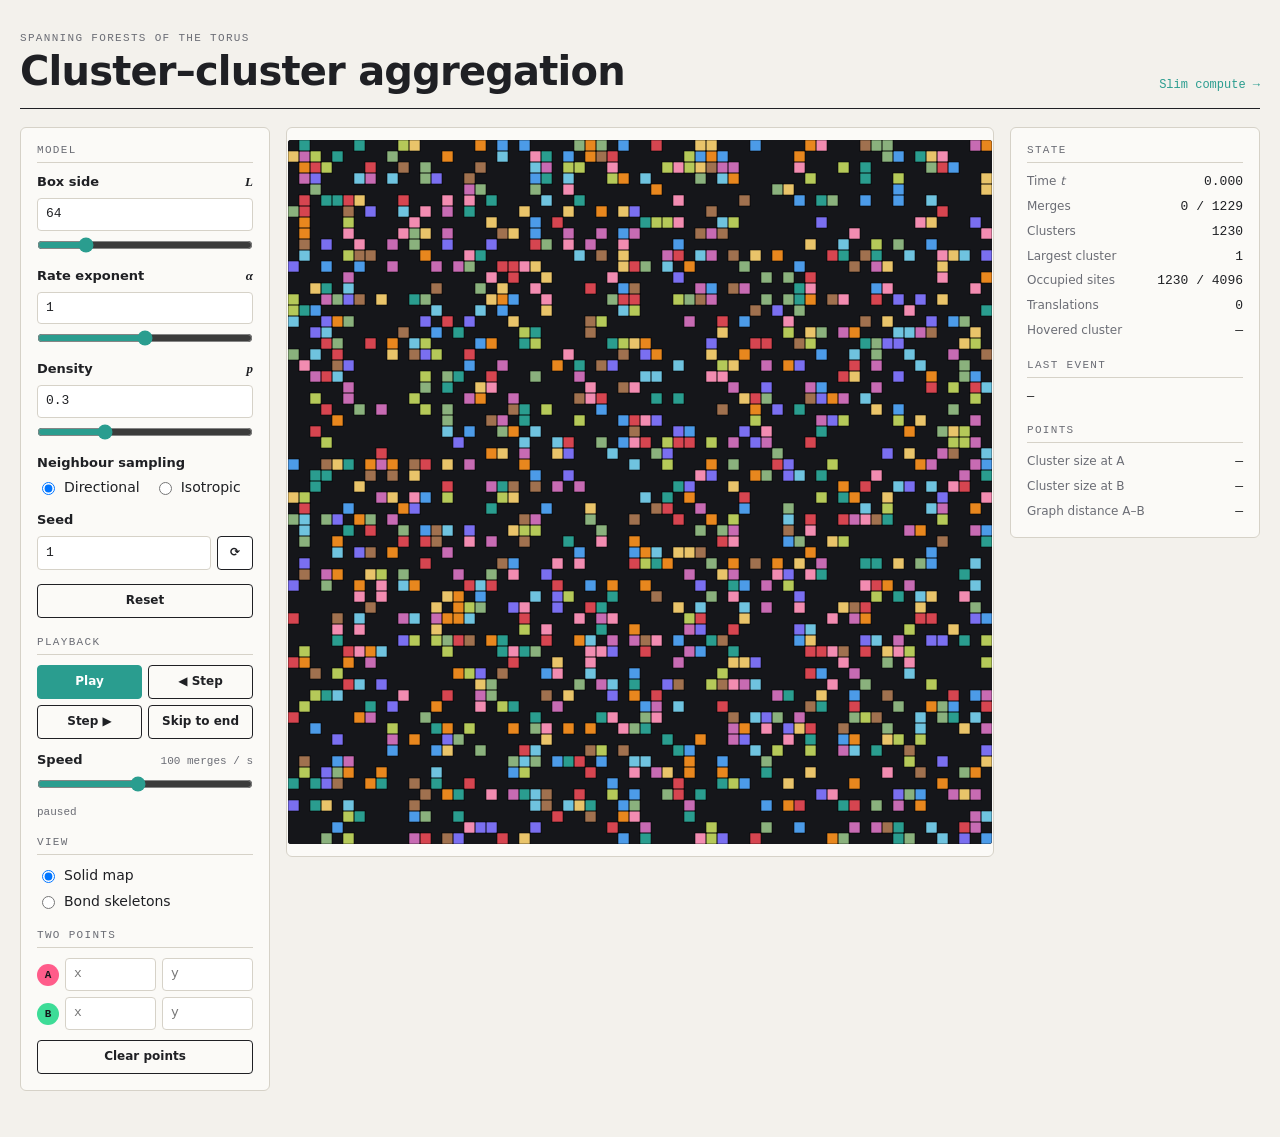
==== index.html @ f383b714 "Cluster–cluster aggregation simulation Interactive visualisation (index.html) and slim multi-shot Mo" ====
<!doctype html>
<html lang="en">
<head>
  <meta charset="UTF-8" />
  <meta name="viewport" content="width=device-width, initial-scale=1.0" />
  <title>Cluster–cluster aggregation</title>
  <meta name="description" content="Interactive simulation of cluster–cluster aggregation on the periodic square lattice." />
  <link rel="stylesheet" href="styles.css" />
</head>
<body>
  <main class="app">
    <header class="masthead">
      <div>
        <p class="eyebrow">Spanning forests of the torus</p>
        <h1>Cluster–cluster aggregation</h1>
      </div>
      <nav class="masthead-links">
        <a href="compute.html">Slim compute →</a>
      </nav>
    </header>

    <div class="layout">
      <aside class="panel controls">
        <h2>Model</h2>

        <label class="control">
          <span class="control-label">Box side <em>L</em></span>
          <input id="L" type="number" min="4" max="300" step="1" value="64" />
          <input id="L-range" type="range" min="4" max="300" step="1" value="64" />
        </label>

        <label class="control">
          <span class="control-label">Rate exponent <em>α</em></span>
          <input id="alpha" type="number" min="-3" max="5" step="0.1" value="1" />
          <input id="alpha-range" type="range" min="-3" max="5" step="0.1" value="1" />
        </label>

        <label class="control">
          <span class="control-label">Density <em>p</em></span>
          <input id="density" type="number" min="0" max="1" step="0.01" value="0.3" />
          <input id="density-range" type="range" min="0" max="1" step="0.01" value="0.3" />
        </label>

        <fieldset class="control choice">
          <legend class="control-label">Neighbour sampling</legend>
          <label><input type="radio" name="sampling" value="directional" checked /> Directional</label>
          <label><input type="radio" name="sampling" value="isotropic" /> Isotropic</label>
        </fieldset>

        <label class="control">
          <span class="control-label">Seed</span>
          <span class="inline">
            <input id="seed" type="text" value="1" />
            <button id="random-seed" type="button" class="small" title="Random seed">⟳</button>
          </span>
        </label>

        <button id="reset" type="button" class="secondary">Reset</button>

        <h2>Playback</h2>
        <div class="button-row">
          <button id="play" type="button" class="primary">Play</button>
          <button id="back" type="button" class="secondary" title="One event back (←)">◀ Step</button>
          <button id="step" type="button" class="secondary" title="One event forward (→)">Step ▶</button>
          <button id="skip" type="button" class="secondary">Skip to end</button>
        </div>
        <label class="control">
          <span class="control-label">Speed <span id="speed-value" class="value"></span></span>
          <input id="speed" type="range" min="0" max="4.3" step="0.01" value="2" />
        </label>
        <p class="status" id="status">paused</p>

        <h2>View</h2>
        <fieldset class="control choice">
          <label><input type="radio" name="view" value="solid" checked /> Solid map</label>
          <label><input type="radio" name="view" value="skeleton" /> Bond skeletons</label>
        </fieldset>

        <h2>Two points</h2>
        <div class="points">
          <span class="point-tag a">A</span>
          <input id="ax" type="number" min="0" step="1" placeholder="x" />
          <input id="ay" type="number" min="0" step="1" placeholder="y" />
          <span class="point-tag b">B</span>
          <input id="bx" type="number" min="0" step="1" placeholder="x" />
          <input id="by" type="number" min="0" step="1" placeholder="y" />
        </div>
        <button id="clear-points" type="button" class="secondary">Clear points</button>
      </aside>

      <section class="panel stage">
        <canvas id="lattice" aria-label="Aggregation lattice"></canvas>
      </section>

      <aside class="panel readouts">
        <h2>State</h2>
        <dl>
          <dt>Time <em>t</em></dt><dd id="read-time">0</dd>
          <dt>Merges</dt><dd id="read-merges">0</dd>
          <dt>Clusters</dt><dd id="read-clusters">0</dd>
          <dt>Largest cluster</dt><dd id="read-largest">1</dd>
          <dt>Occupied sites</dt><dd id="read-occupied">—</dd>
          <dt>Translations</dt><dd id="read-moves">—</dd>
          <dt>Hovered cluster</dt><dd id="read-hover">—</dd>
        </dl>
        <h2>Last event</h2>
        <p class="last-event" id="read-last">—</p>
        <h2>Points</h2>
        <dl>
          <dt>Cluster size at A</dt><dd id="read-size-a">—</dd>
          <dt>Cluster size at B</dt><dd id="read-size-b">—</dd>
          <dt>Graph distance A–B</dt><dd id="read-distance">—</dd>
        </dl>
      </aside>
    </div>
  </main>
  <script type="module" src="src/app.js"></script>
</body>
</html>
---- styles.css ----
:root {
  --ink: #1f2024;
  --muted: #6b6d75;
  --paper: #f3f1ec;
  --panel: #fbfaf7;
  --line: #d6d2c8;
  --accent: #2a9d8f;
  --accent-ink: #ffffff;
  --mono: ui-monospace, "SF Mono", Menlo, Consolas, monospace;
  --sans: system-ui, -apple-system, "Segoe UI", Helvetica, Arial, sans-serif;
}

* { box-sizing: border-box; }
html, body { margin: 0; min-height: 100%; }
body { background: var(--paper); color: var(--ink); font: 14px/1.45 var(--sans); }
button, input, select { font: inherit; color: inherit; }
a { color: var(--accent); text-decoration: none; }
a:hover { text-decoration: underline; }

.app { width: min(1480px, calc(100% - 40px)); margin: 0 auto; padding: 32px 0 40px; }
.masthead { display: flex; justify-content: space-between; align-items: flex-end; border-bottom: 1px solid var(--ink); padding-bottom: 16px; margin-bottom: 18px; }
.eyebrow { margin: 0 0 6px; font: 500 11px var(--mono); letter-spacing: 0.12em; text-transform: uppercase; color: var(--muted); }
h1 { margin: 0; font-size: clamp(26px, 3.4vw, 40px); font-weight: 600; letter-spacing: -0.02em; line-height: 1.05; }
.masthead-links { font: 500 12px var(--mono); }

.layout { display: grid; grid-template-columns: 250px minmax(320px, 1fr) 250px; gap: 16px; align-items: start; }
.panel { background: var(--panel); border: 1px solid var(--line); border-radius: 6px; padding: 16px; }
.stage { padding: 12px; display: flex; justify-content: center; align-items: center; min-width: 0; }
canvas { display: block; background: #15161a; border-radius: 3px; cursor: crosshair; image-rendering: pixelated; }

h2 { margin: 18px 0 10px; font: 500 11px var(--mono); letter-spacing: 0.12em; text-transform: uppercase; color: var(--muted); border-bottom: 1px solid var(--line); padding-bottom: 6px; }
.panel h2:first-child { margin-top: 0; }

.control { display: grid; gap: 6px; margin: 0 0 14px; border: 0; padding: 0; }
.control-label { display: flex; justify-content: space-between; align-items: baseline; gap: 8px; font-weight: 600; font-size: 13px; }
.control-label em { font-style: italic; font-family: Georgia, "Times New Roman", serif; }
.control-label small { font-weight: 400; color: var(--muted); font-size: 11px; }
.control input[type="number"], .control input[type="text"] { width: 100%; padding: 6px 8px; border: 1px solid var(--line); border-radius: 4px; background: #fff; font-family: var(--mono); font-size: 13px; }
.control input:focus { outline: 2px solid color-mix(in srgb, var(--accent) 40%, transparent); border-color: var(--accent); }
input[type="range"] { width: 100%; margin: 0; accent-color: var(--accent); }
.inline { display: flex; gap: 6px; }
.inline input { flex: 1; min-width: 0; }
.choice { display: flex; flex-wrap: wrap; gap: 6px 14px; }
.choice legend { padding: 0; margin-bottom: 4px; }
.choice label { display: flex; align-items: center; gap: 6px; }
.value { font: 500 11px var(--mono); color: var(--muted); font-weight: 400; }

button { height: 34px; padding: 0 12px; border: 1px solid var(--ink); border-radius: 4px; background: #fff; cursor: pointer; font-weight: 600; font-size: 12px; }
button:hover { background: #ecebe6; }
button.primary { background: var(--accent); border-color: var(--accent); color: var(--accent-ink); }
button.primary:hover { filter: brightness(0.94); }
button.secondary { background: transparent; }
button.small { width: 36px; padding: 0; }
button:disabled { opacity: 0.5; cursor: default; }
.button-row { display: grid; grid-template-columns: 1fr 1fr; gap: 6px; margin-bottom: 12px; }
.button-row button { padding: 0 6px; white-space: nowrap; }
.last-event { margin: 0; font: 12px var(--mono); line-height: 1.5; }
#reset, #clear-points { width: 100%; }

.status { margin: 4px 0 0; font: 500 11px var(--mono); color: var(--muted); }
.hint { margin: 0 0 10px; font-size: 12px; color: var(--muted); }
.points { display: grid; grid-template-columns: auto 1fr 1fr; gap: 6px; align-items: center; margin-bottom: 10px; }
.points input { width: 100%; min-width: 0; padding: 6px 8px; border: 1px solid var(--line); border-radius: 4px; background: #fff; font-family: var(--mono); font-size: 13px; }
.point-tag { display: inline-flex; width: 22px; height: 22px; align-items: center; justify-content: center; border-radius: 50%; font: 700 11px var(--mono); color: #15161a; }
.point-tag.a { background: #ff5c8a; }
.point-tag.b { background: #3ddc97; }

dl { display: grid; grid-template-columns: 1fr auto; gap: 6px 10px; margin: 0; }
dt { color: var(--muted); font-size: 12px; }
dd { margin: 0; font-family: var(--mono); font-size: 13px; text-align: right; }
.note { font-size: 12px; color: var(--muted); margin: 0 0 10px; }
.note:last-child { margin-bottom: 0; }
.choice label:has(input:disabled) { opacity: 0.45; }
.control input:disabled { opacity: 0.5; }
[hidden] { display: none !important; }
.note em { font-family: Georgia, "Times New Roman", serif; }

@media (max-width: 980px) {
  .layout { grid-template-columns: 1fr; }
}

/* --- compute page --- */
.compute { width: min(1100px, calc(100% - 40px)); }
.compute .form { display: grid; grid-template-columns: repeat(auto-fill, minmax(150px, 1fr)); gap: 10px 14px; align-items: end; }
.compute .form .control { margin: 0; }
.compute .form .wide { grid-column: 1 / -1; display: flex; gap: 8px; align-items: center; flex-wrap: wrap; margin-top: 6px; }
.compute .note { margin-top: 14px; }
progress { flex: 1; min-width: 120px; height: 8px; accent-color: var(--accent); }
.results { margin-top: 16px; }
.results .toolbar { display: flex; gap: 16px; align-items: center; flex-wrap: wrap; margin: 10px 0; font-size: 13px; }
.results .toolbar label { display: inline-flex; align-items: center; gap: 6px; }
.results .toolbar em { font-family: Georgia, "Times New Roman", serif; }
.results select { padding: 5px 8px; border: 1px solid var(--line); border-radius: 4px; background: #fff; }
.fit-range input { width: 76px; padding: 4px 6px; border: 1px solid var(--line); border-radius: 4px; background: #fff; font-family: var(--mono); font-size: 12px; }
.plot { width: 100%; height: 300px; display: block; background: #fff; border: 1px solid var(--line); border-radius: 4px; cursor: default; image-rendering: auto; }
#histogram { height: 240px; }
.summary { font: 500 12px var(--mono); color: var(--muted); margin: 0 0 8px; }
.chart-heading { margin-top: 26px; }
.stats { display: flex; flex-wrap: wrap; gap: 6px 22px; margin: 0 0 8px; min-height: 0; }
.stats:empty { display: none; }
.stat { display: inline-flex; align-items: baseline; gap: 7px; }
.stat-label { font-size: 12px; color: var(--muted); }
.stat-value { font: 500 14px var(--mono); color: var(--ink); }
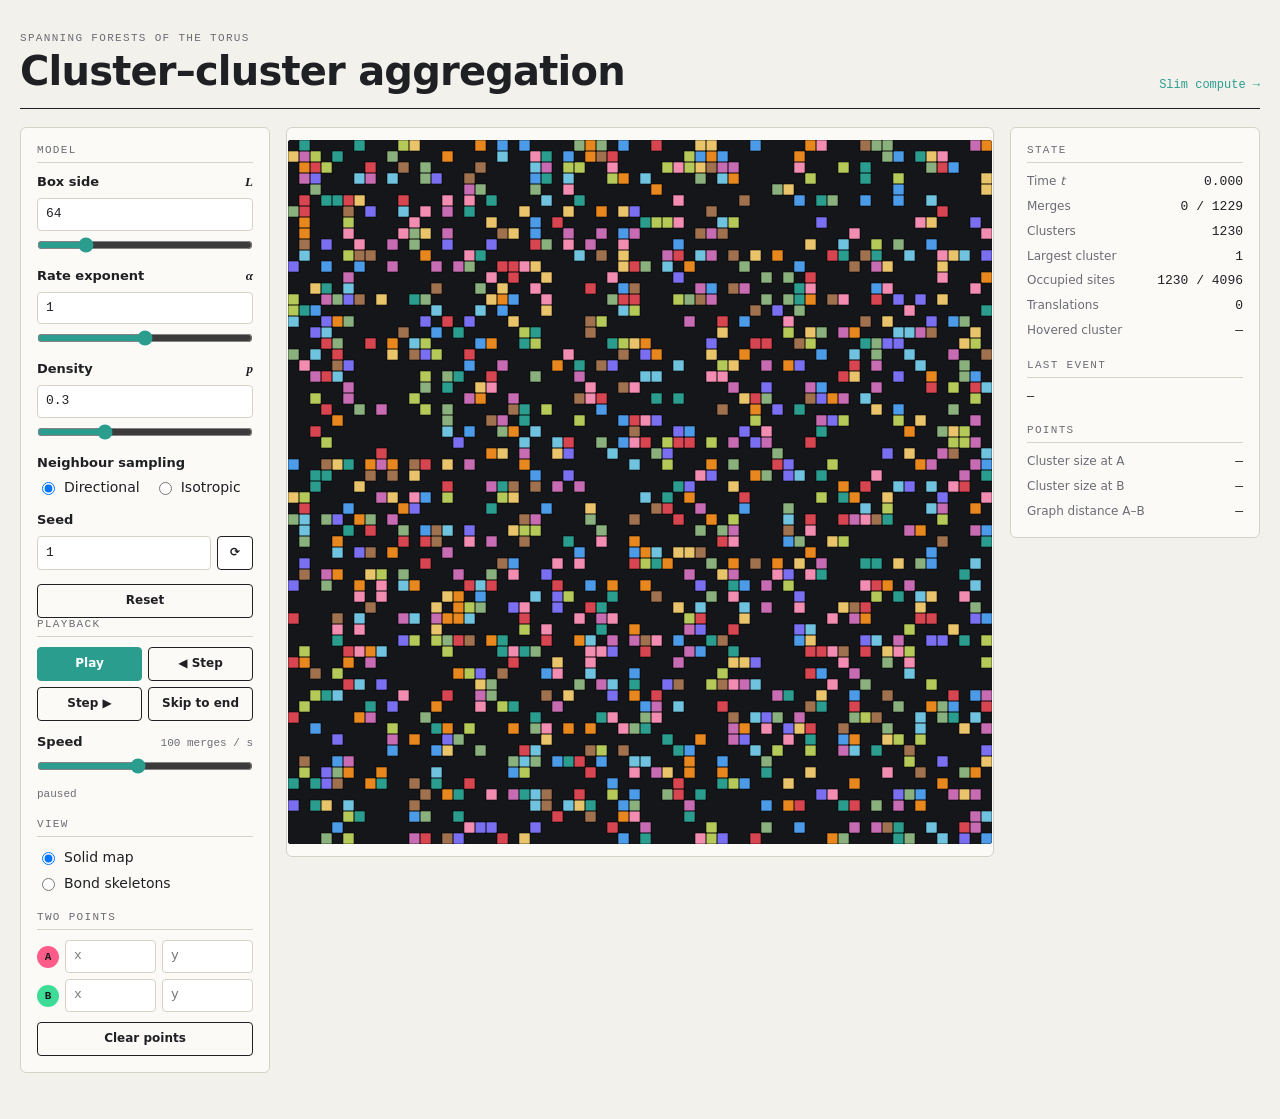
==== commit f8f79eab: "Embedded layout: model, playback and state panels in three equal columns Co-authored-by: jacq <norep" ====
--- a/index.html
+++ b/index.html
@@ -6,6 +6,7 @@
   <title>Cluster–cluster aggregation</title>
   <meta name="description" content="Interactive simulation of cluster–cluster aggregation on the periodic square lattice." />
   <link rel="stylesheet" href="styles.css" />
+  <script>if (new URLSearchParams(location.search).has('embed')) document.documentElement.dataset.embed = '';</script>
 </head>
 <body>
   <main class="app">
@@ -21,48 +22,51 @@
 
     <div class="layout">
       <aside class="panel controls">
-        <h2>Model</h2>
+        <div class="group">
+          <h2>Model</h2>
 
-        <label class="control">
-          <span class="control-label">Box side <em>L</em></span>
-          <input id="L" type="number" min="4" max="300" step="1" value="64" />
-          <input id="L-range" type="range" min="4" max="300" step="1" value="64" />
-        </label>
+          <label class="control">
+            <span class="control-label">Box side <em>L</em></span>
+            <input id="L" type="number" min="4" max="300" step="1" value="64" />
+            <input id="L-range" type="range" min="4" max="300" step="1" value="64" />
+          </label>
 
-        <label class="control">
-          <span class="control-label">Rate exponent <em>α</em></span>
-          <input id="alpha" type="number" min="-3" max="5" step="0.1" value="1" />
-          <input id="alpha-range" type="range" min="-3" max="5" step="0.1" value="1" />
-        </label>
+          <label class="control">
+            <span class="control-label">Rate exponent <em>α</em></span>
+            <input id="alpha" type="number" min="-3" max="5" step="0.1" value="1" />
+            <input id="alpha-range" type="range" min="-3" max="5" step="0.1" value="1" />
+          </label>
 
-        <label class="control">
-          <span class="control-label">Density <em>p</em></span>
-          <input id="density" type="number" min="0" max="1" step="0.01" value="0.3" />
-          <input id="density-range" type="range" min="0" max="1" step="0.01" value="0.3" />
-        </label>
+          <label class="control">
+            <span class="control-label">Density <em>p</em></span>
+            <input id="density" type="number" min="0" max="1" step="0.01" value="0.3" />
+            <input id="density-range" type="range" min="0" max="1" step="0.01" value="0.3" />
+          </label>
 
-        <fieldset class="control choice">
-          <legend class="control-label">Neighbour sampling</legend>
-          <label><input type="radio" name="sampling" value="directional" checked /> Directional</label>
-          <label><input type="radio" name="sampling" value="isotropic" /> Isotropic</label>
-        </fieldset>
+          <fieldset class="control choice">
+            <legend class="control-label">Neighbour sampling</legend>
+            <label><input type="radio" name="sampling" value="directional" checked /> Directional</label>
+            <label><input type="radio" name="sampling" value="isotropic" /> Isotropic</label>
+          </fieldset>
 
-        <label class="control">
-          <span class="control-label">Seed</span>
-          <span class="inline">
-            <input id="seed" type="text" value="1" />
-            <button id="random-seed" type="button" class="small" title="Random seed">⟳</button>
-          </span>
-        </label>
+          <label class="control">
+            <span class="control-label">Seed</span>
+            <span class="inline">
+              <input id="seed" type="text" value="1" />
+              <button id="random-seed" type="button" class="small" title="Random seed">⟳</button>
+            </span>
+          </label>
 
-        <button id="reset" type="button" class="secondary">Reset</button>
+          <button id="reset" type="button" class="secondary">Reset</button>
+        </div>
 
-        <h2>Playback</h2>
-        <div class="button-row">
-          <button id="play" type="button" class="primary">Play</button>
-          <button id="back" type="button" class="secondary" title="One event back (←)">◀ Step</button>
-          <button id="step" type="button" class="secondary" title="One event forward (→)">Step ▶</button>
-          <button id="skip" type="button" class="secondary">Skip to end</button>
+        <div class="group">
+          <h2>Playback</h2>
+          <div class="button-row">
+            <button id="play" type="button" class="primary">Play</button>
+            <button id="back" type="button" class="secondary" title="One event back (←)">◀ Step</button>
+            <button id="step" type="button" class="secondary" title="One event forward (→)">Step ▶</button>
+            <button id="skip" type="button" class="secondary">Skip to end</button>
         </div>
         <label class="control">
           <span class="control-label">Speed <span id="speed-value" class="value"></span></span>
@@ -86,6 +90,7 @@
           <input id="by" type="number" min="0" step="1" placeholder="y" />
         </div>
         <button id="clear-points" type="button" class="secondary">Clear points</button>
+        </div>
       </aside>
 
       <section class="panel stage">
@@ -115,5 +120,6 @@
     </div>
   </main>
   <script type="module" src="src/app.js"></script>
+  <script type="module" src="src/embed.js"></script>
 </body>
 </html>
--- a/styles.css
+++ b/styles.css
@@ -6,6 +6,7 @@
   --line: #d6d2c8;
   --accent: #2a9d8f;
   --accent-ink: #ffffff;
+  --field: #ffffff;
   --mono: ui-monospace, "SF Mono", Menlo, Consolas, monospace;
   --sans: system-ui, -apple-system, "Segoe UI", Helvetica, Arial, sans-serif;
 }
@@ -29,13 +30,13 @@
 canvas { display: block; background: #15161a; border-radius: 3px; cursor: crosshair; image-rendering: pixelated; }
 
 h2 { margin: 18px 0 10px; font: 500 11px var(--mono); letter-spacing: 0.12em; text-transform: uppercase; color: var(--muted); border-bottom: 1px solid var(--line); padding-bottom: 6px; }
-.panel h2:first-child { margin-top: 0; }
+.panel h2:first-child, .panel .group:first-child h2:first-child { margin-top: 0; }
 
 .control { display: grid; gap: 6px; margin: 0 0 14px; border: 0; padding: 0; }
 .control-label { display: flex; justify-content: space-between; align-items: baseline; gap: 8px; font-weight: 600; font-size: 13px; }
 .control-label em { font-style: italic; font-family: Georgia, "Times New Roman", serif; }
 .control-label small { font-weight: 400; color: var(--muted); font-size: 11px; }
-.control input[type="number"], .control input[type="text"] { width: 100%; padding: 6px 8px; border: 1px solid var(--line); border-radius: 4px; background: #fff; font-family: var(--mono); font-size: 13px; }
+.control input[type="number"], .control input[type="text"] { width: 100%; padding: 6px 8px; border: 1px solid var(--line); border-radius: 4px; background: var(--field); font-family: var(--mono); font-size: 13px; }
 .control input:focus { outline: 2px solid color-mix(in srgb, var(--accent) 40%, transparent); border-color: var(--accent); }
 input[type="range"] { width: 100%; margin: 0; accent-color: var(--accent); }
 .inline { display: flex; gap: 6px; }
@@ -45,8 +46,8 @@
 .choice label { display: flex; align-items: center; gap: 6px; }
 .value { font: 500 11px var(--mono); color: var(--muted); font-weight: 400; }
 
-button { height: 34px; padding: 0 12px; border: 1px solid var(--ink); border-radius: 4px; background: #fff; cursor: pointer; font-weight: 600; font-size: 12px; }
-button:hover { background: #ecebe6; }
+button { height: 34px; padding: 0 12px; border: 1px solid var(--ink); border-radius: 4px; background: var(--field); cursor: pointer; font-weight: 600; font-size: 12px; }
+button:hover { filter: brightness(0.94); }
 button.primary { background: var(--accent); border-color: var(--accent); color: var(--accent-ink); }
 button.primary:hover { filter: brightness(0.94); }
 button.secondary { background: transparent; }
@@ -60,7 +61,7 @@
 .status { margin: 4px 0 0; font: 500 11px var(--mono); color: var(--muted); }
 .hint { margin: 0 0 10px; font-size: 12px; color: var(--muted); }
 .points { display: grid; grid-template-columns: auto 1fr 1fr; gap: 6px; align-items: center; margin-bottom: 10px; }
-.points input { width: 100%; min-width: 0; padding: 6px 8px; border: 1px solid var(--line); border-radius: 4px; background: #fff; font-family: var(--mono); font-size: 13px; }
+.points input { width: 100%; min-width: 0; padding: 6px 8px; border: 1px solid var(--line); border-radius: 4px; background: var(--field); font-family: var(--mono); font-size: 13px; }
 .point-tag { display: inline-flex; width: 22px; height: 22px; align-items: center; justify-content: center; border-radius: 50%; font: 700 11px var(--mono); color: #15161a; }
 .point-tag.a { background: #ff5c8a; }
 .point-tag.b { background: #3ddc97; }
@@ -90,9 +91,8 @@
 .results .toolbar { display: flex; gap: 16px; align-items: center; flex-wrap: wrap; margin: 10px 0; font-size: 13px; }
 .results .toolbar label { display: inline-flex; align-items: center; gap: 6px; }
 .results .toolbar em { font-family: Georgia, "Times New Roman", serif; }
-.results select { padding: 5px 8px; border: 1px solid var(--line); border-radius: 4px; background: #fff; }
-.fit-range input { width: 76px; padding: 4px 6px; border: 1px solid var(--line); border-radius: 4px; background: #fff; font-family: var(--mono); font-size: 12px; }
-.plot { width: 100%; height: 300px; display: block; background: #fff; border: 1px solid var(--line); border-radius: 4px; cursor: default; image-rendering: auto; }
+.results select { padding: 5px 8px; border: 1px solid var(--line); border-radius: 4px; background: var(--field); }
+.plot { width: 100%; height: 300px; display: block; background: var(--field); border: 1px solid var(--line); border-radius: 4px; cursor: default; image-rendering: auto; }
 #histogram { height: 240px; }
 .summary { font: 500 12px var(--mono); color: var(--muted); margin: 0 0 8px; }
 .chart-heading { margin-top: 26px; }
@@ -101,3 +101,34 @@
 .stat { display: inline-flex; align-items: baseline; gap: 7px; }
 .stat-label { font-size: 12px; color: var(--muted); }
 .stat-value { font: 500 14px var(--mono); color: var(--ink); }
+
+/* --- embedded mode (?embed): chalkboard palette, no masthead, layout that fits a narrow column --- */
+html[data-embed] {
+  color-scheme: dark; /* must match the embedding page, or the browser paints the frame opaque */
+  --ink: #f2efe6;
+  --muted: #8c9690;
+  --paper: transparent;
+  --panel: #25322f;
+  --line: #3a4a45;
+  --field: #1f2a2e;
+  --accent: #8fd3c4;
+  --accent-ink: #1f2a2e;
+}
+html[data-embed] .app { width: 100%; padding: 0; }
+html[data-embed] .masthead { display: none; }
+html[data-embed] .layout { grid-template-columns: 1fr 1fr 1fr; gap: 12px; }
+html[data-embed] .stage { grid-column: 1 / -1; grid-row: 1; width: min(100%, 620px); justify-self: center; }
+html[data-embed] .controls { display: contents; }
+html[data-embed] .controls .group { background: var(--panel); border: 1px solid var(--line); border-radius: 6px; padding: 16px; }
+html[data-embed] .controls .group h2:first-child { margin-top: 0; }
+html[data-embed] .readouts { grid-row: 2; grid-column: 3; }
+html[data-embed] .layout { align-items: stretch; }
+@media (max-width: 640px) {
+  html[data-embed] .layout { grid-template-columns: 1fr; }
+  html[data-embed] .readouts { grid-row: auto; grid-column: auto; }
+}
+html[data-embed] canvas { background: #15161a; }
+html[data-embed] button { border-color: var(--line); }
+html[data-embed] button.primary { color: var(--accent-ink); }
+html[data-embed] .plot { background: #1f2a2e; }
+html[data-embed] .point-tag { color: #15161a; }
